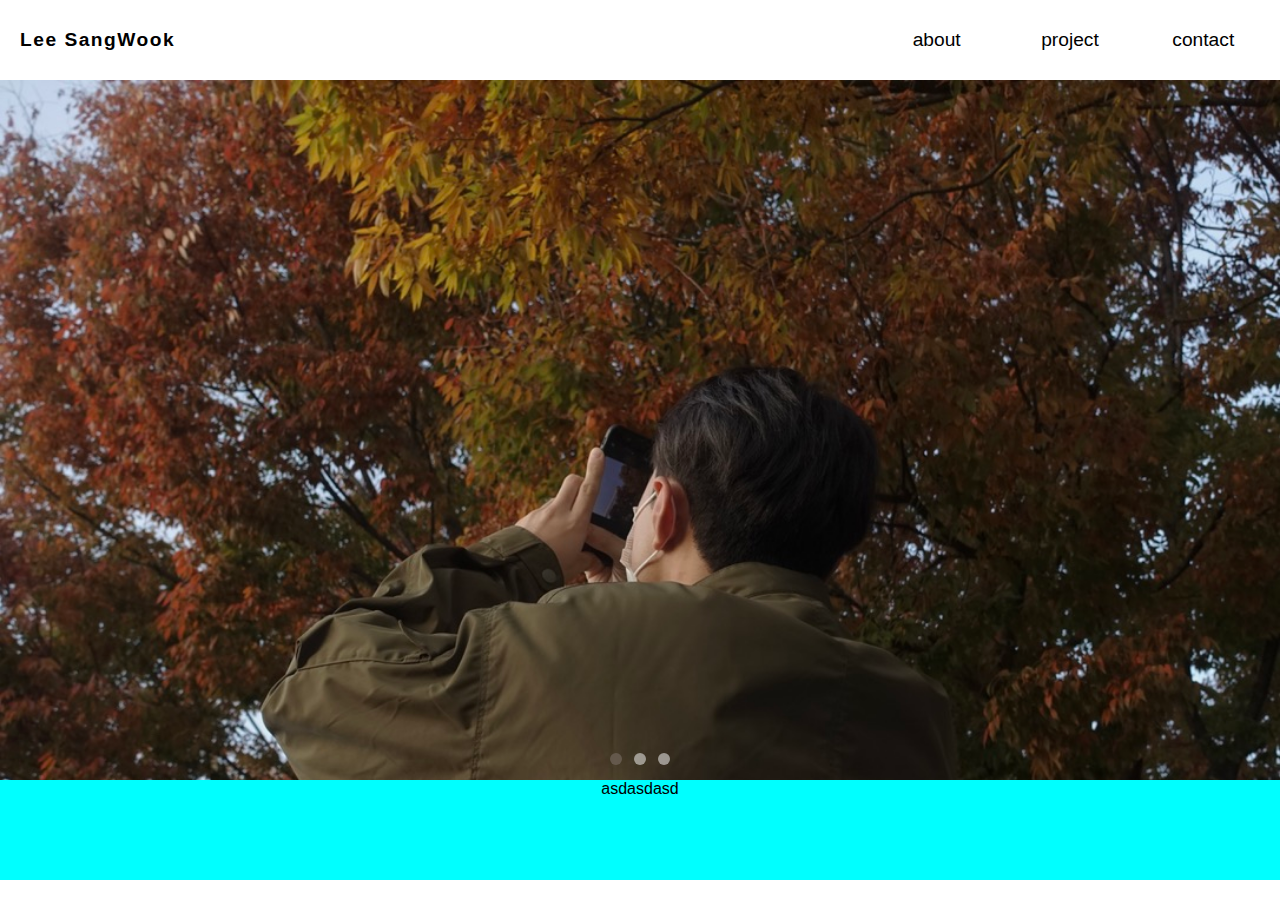
==== index.html @ a0450888 "scss 분할" ====
<!DOCTYPE html>
<html lang="ko">
<head>
    <meta charset="UTF-8">
    <meta http-equiv="X-UA-Compatible" content="IE=edge">
    <meta name="viewport" content="width=device-width, initial-scale=1.0">
    <title>Lee Sangwook</title>

    <link rel="stylesheet" href="./assets/css/style.css">
    <!-- 메인스타일시트 -->
    <link href="assets/css/jquery.visual_bxslider.css" rel="stylesheet" />
    <!--비주얼 슬라이더 스타일시트-->
    <link rel="shortcut icon" href="assets/img/visual01.jpeg">
    <!--파비콘-->

    <script src="js/jquery-3.6.0.min.js"></script>
    <!-- 라이브러리 -->
    <script src="js/main.js"></script>
    <!--메인 제이쿼리-->
    <script src="js/jquery.visual_bxslider.js"></script>
    <!-- 메인비주얼 슬라이드 -->
    <script type="text/javascript">
        $(document).ready( function() {
            $("#headers").load("docs/header.html");  // 원하는 파일 경로를 삽입하면 된다
            $("#footers").load("common/footer.html");  // 추가 인클루드를 원할 경우 이런식으로 추가하면 된다
        });
    </script>
    <!-- 인클루드생성 -->

</head>
<body> 

    <div id="headers" class="header"></div>

    <section class="wrap">
        <section class="visual_box">
            <ul class="visual">
                <li>
                    <a href="#">
                        <img src="assets/img/visual01.jpeg" />
                    </a>
                </li>
                <li>
                    <a href="#">
                        <img src="assets/img/visual02.jpeg" />
                    </a>
                </li>
                <li>
                    <a href="#">
                        <img src="assets/img/visual03.jpeg" />
                    </a>
                </li>
            </ul>
        </section><!-- visual_box -->
        <div class="asdasd">
            asdasdasd
        </div>
    </section><!--wrap-->
</body>
</html>
---- assets/css/style.css ----
@charset "UTF-8";
body {
  min-width: 320px;
  line-height: normal;
  font-size: 14px;
  scroll-behavior: smooth;
  -webkit-font-smoothing: antialiased;
  -moz-osx-font-smoothing: grayscale;
  font-family: 'Noto Sans KR', sans-serif;
}

body,
input,
textarea,
select,
table,
button,
code {
  font-size: 16px;
}

*,
*::before,
*::after {
  box-sizing: border-box;
  margin: 0;
  padding: 0;
  -webkit-tap-highlight-color: rgba(0, 0, 0, 0);
}

.hidden,
[hidden] {
  display: none !important;
}

ul,
ol,
li {
  list-style: none;
}

a {
  color: black;
  cursor: pointer;
  text-decoration: none;
  display: block;
}

a:hover, a:focus {
  text-decoration: none;
}

img {
  display: block;
}

button {
  border: 0;
  background-color: transparent;
  cursor: pointer;
}

button:disabled {
  cursor: not-allowed;
}

select,
input,
textarea,
button {
  -webkit-appearance: none;
}

input[type="number"] {
  -moz-appearance: textfield;
}

input:disabled {
  background-color: rgba(255, 255, 255, 0);
  cursor: not-allowed;
}

select {
  border: 0;
  background-color: transparent;
  cursor: pointer;
}

select::-ms-expand {
  display: none;
}

input,
textarea {
  font-size: inherit;
  border: 0;
}

input::placeholder,
textarea::placeholder {
  /* Chrome, Safari, Firefox */
  color: #c9c9c9;
  opacity: 1;
}

input[readonly]::placeholder, input:disabled::placeholder,
textarea[readonly]::placeholder,
textarea:disabled::placeholder {
  /* Chrome, Safari, Firefox */
  color: rgba(0, 0, 0, 0.2);
  opacity: 1;
}

input[readonly]:-ms-input-placeholder, input:disabled:-ms-input-placeholder,
textarea[readonly]:-ms-input-placeholder,
textarea:disabled:-ms-input-placeholder {
  /* IE, Edge */
  color: rgba(0, 0, 0, 0.2);
  opacity: 1;
}

input::-ms-clear, input::-ms-reveal,
textarea::-ms-clear,
textarea::-ms-reveal {
  /* IE, Edge */
  display: none;
}

input::-webkit-inner-spin-button, input::-webkit-outer-spin-button,
textarea::-webkit-inner-spin-button,
textarea::-webkit-outer-spin-button {
  -webkit-appearance: none;
}

#ham_btn {
  display: none;
}

/* header */
header {
  width: 100%;
  height: 80px;
  box-sizing: border-box;
  /* background-color: #eee; */
  overflow: hidden;
  box-sizing: border-box;
  padding: 10px;
}

header .logo {
  width: 200px;
  height: 60px;
  float: left;
  /* background-color: #ddd; */
  box-sizing: border-box;
  padding: 0 0 0 10px;
}

header .logo a {
  /* text-align: center; */
  line-height: 60px;
  font-size: 1.2rem;
  font-weight: 600;
  letter-spacing: 1.5px;
}

header .ham_btn {
  display: none;
}

header .nav_web {
  float: right;
  width: 400px;
  height: 60px;
}

header .nav_web div {
  float: left;
  width: 33.33%;
  height: auto;
}

header .nav_web div a {
  display: block;
  width: 100%;
  height: 60px;
  text-align: center;
  line-height: 60px;
  font-size: 1.2rem;
  font-weight: 300;
  transition: all 0.3s;
}

header .nav_web div:hover a {
  color: #aaa;
}

header .nav_mobile {
  display: none;
}

/* media quary */
/* 화면넓이 1900px이상 와이드 */
@media (min-width: 1900px) {
  .wrap {
    width: 1900px;
    margin: 0 auto;
  }
}

/* 화면넓이 ~1024px */
@media (max-width: 1024px) {
  #ham_btn:checked ~ header .nav_mobile {
    height: 100vh;
    opacity: 1;
    padding: 20px;
  }
  .nav_web {
    display: none;
  }
  header {
    width: 100%;
    height: 50px;
    position: fixed;
    top: 0;
    left: 0;
    padding: 0px;
    background-color: #fff;
    box-shadow: 0 0 10px #ddd;
    z-index: 999;
    /*여기부터 햄버거 버튼 세부디자인*/
    /*여기까지 햄버거 버튼세부디자인*/
  }
  header .logo {
    margin: 5px 0 0 5px;
    height: 40px;
    box-sizing: border-box;
  }
  header .logo a {
    height: 40px;
    line-height: 2.3;
  }
  header .nav_mobile {
    width: 100%;
    height: 0;
    overflow: hidden;
    display: block;
    background-color: #000000e7;
    position: fixed;
    top: 50px;
    transition: all 0.5s;
    box-sizing: border-box;
    opacity: 0;
    text-align: center;
  }
  header .nav_mobile .menu a {
    font-size: 1rem;
    font-weight: 300;
    color: white;
    margin: 20px 0;
  }
  header .ham_btn {
    display: block;
    width: 50px;
    height: 50px;
    position: relative;
    float: right;
    box-sizing: border-box;
    padding: 15px 0 0 15px;
    /* background-color: #72a6d4; */
  }
  header .ham_btn .menu_trigger {
    display: inline-block;
    transition: all .4s;
    box-sizing: border-box;
    position: relative;
    width: 20px;
    height: 20px;
    /* background-color: #0071f1; */
  }
  header .ham_btn .menu_trigger span {
    display: inline-block;
    transition: all .4s;
    box-sizing: border-box;
    position: absolute;
    left: 0;
    width: 100%;
    height: 3px;
    background-color: #ccc;
    border-radius: 4px;
  }
  header .ham_btn .menu_trigger span:nth-child(1) {
    top: 0;
  }
  header .ham_btn .menu_trigger span:nth-child(2) {
    top: 8px;
  }
  header .ham_btn .menu_trigger span:nth-child(3) {
    bottom: 0;
  }
  header .ham_btn .menu_trigger.active span:nth-of-type(1) {
    transform: translateY(9px) rotate(-45deg);
  }
  header .ham_btn .menu_trigger.active span:nth-of-type(2) {
    opacity: 0;
  }
  header .ham_btn .menu_trigger.active span:nth-of-type(3) {
    transform: translateY(-8px) rotate(45deg);
  }
}

.header {
  width: 100%;
  height: auto;
}

.wrap {
  width: 100%;
  height: auto;
  text-align: center;
}

.wrap .visual_box {
  width: 100%;
  height: 700px;
  position: relative;
  z-index: 1;
  overflow: hidden;
  margin: 0;
}

.wrap .visual_box .visual li {
  width: 100%;
  height: auto;
  position: relative;
}

.wrap .visual_box .visual li:nth-child(1) {
  background-color: aquamarine;
}

.wrap .visual_box .visual li:nth-child(2) {
  background-color: #c9870c;
}

.wrap .visual_box .visual li:nth-child(3) {
  background-color: #61bb2d;
}

.wrap .asdasd {
  width: 100%;
  height: 100px;
  background-color: aqua;
}

/* media quary */
/* 화면넓이 ~1280px */
@media (max-width: 1024px) {
  .visual_box {
    margin-top: 50px;
  }
}
/*# sourceMappingURL=style.css.map */
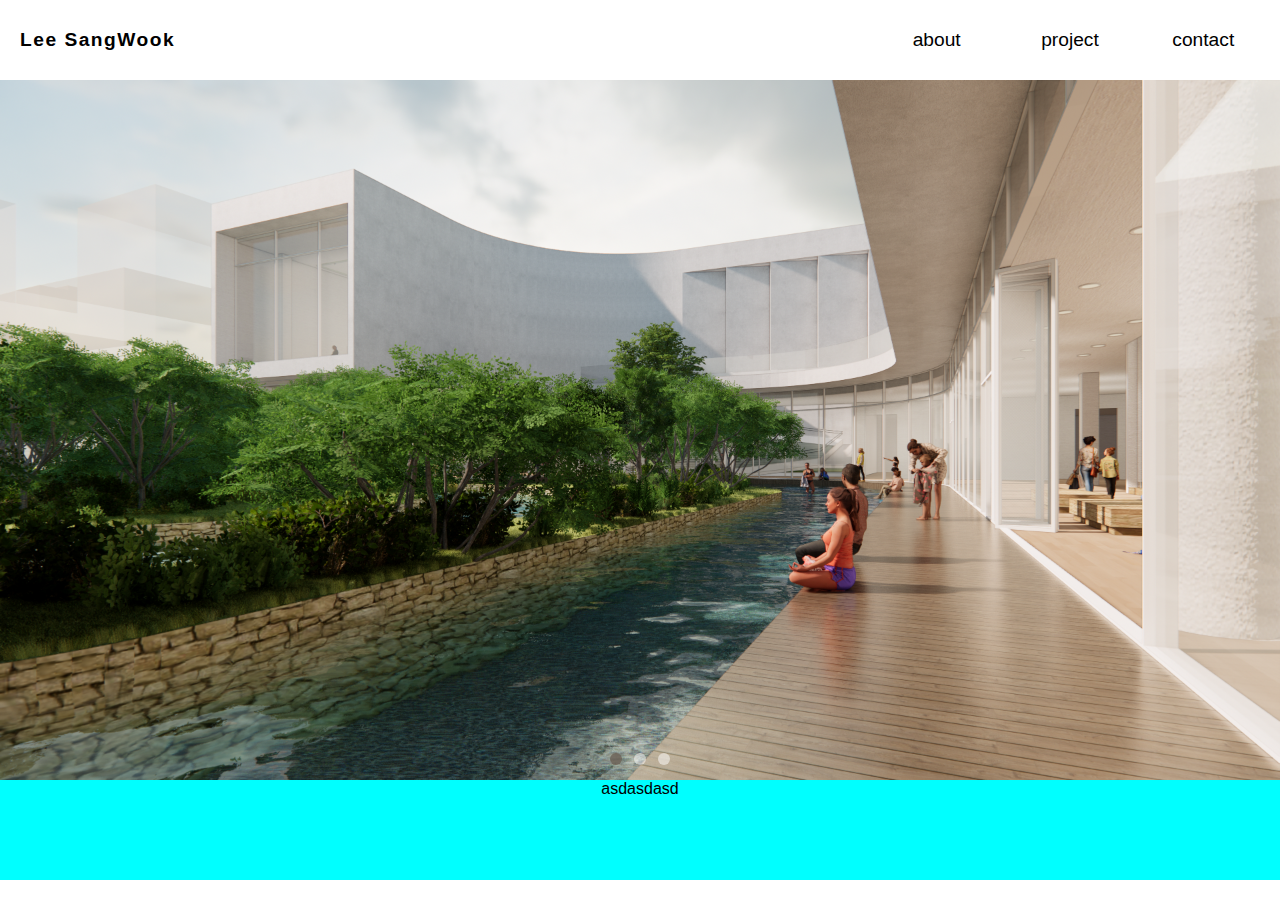
==== commit 8d16f721: "이미지 변경 & css 구조 변경" ====
--- a/index.html
+++ b/index.html
@@ -37,7 +37,7 @@
             <ul class="visual">
                 <li>
                     <a href="#">
-                        <img src="assets/img/visual01.jpeg" />
+                        <img src="assets/img/visual01.png" />
                     </a>
                 </li>
                 <li>
@@ -47,7 +47,7 @@
                 </li>
                 <li>
                     <a href="#">
-                        <img src="assets/img/visual03.jpeg" />
+                        <img src="assets/img/visual03.png" />
                     </a>
                 </li>
             </ul>
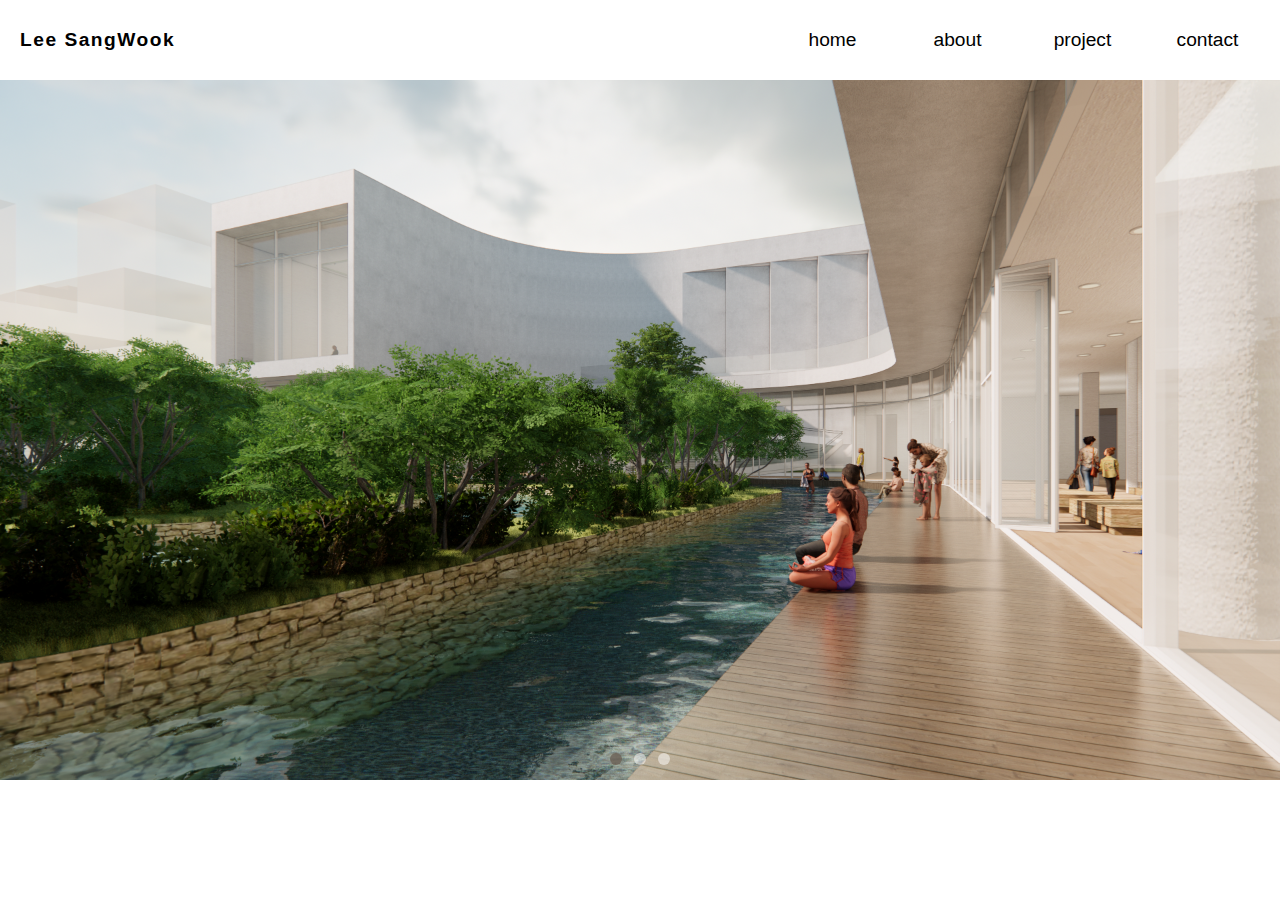
==== commit 945c6e2d: "start 01" ====
--- a/index.html
+++ b/index.html
@@ -52,9 +52,9 @@
                 </li>
             </ul>
         </section><!-- visual_box -->
-        <div class="asdasd">
+        <!-- <div class="asdasd">
             asdasdasd
-        </div>
+        </div> -->
     </section><!--wrap-->
 </body>
 </html>--- a/assets/css/style.css
+++ b/assets/css/style.css
@@ -170,13 +170,13 @@
 
 header .nav_web {
   float: right;
-  width: 400px;
+  width: 500px;
   height: 60px;
 }
 
 header .nav_web div {
   float: left;
-  width: 33.33%;
+  width: 25%;
   height: auto;
 }
 
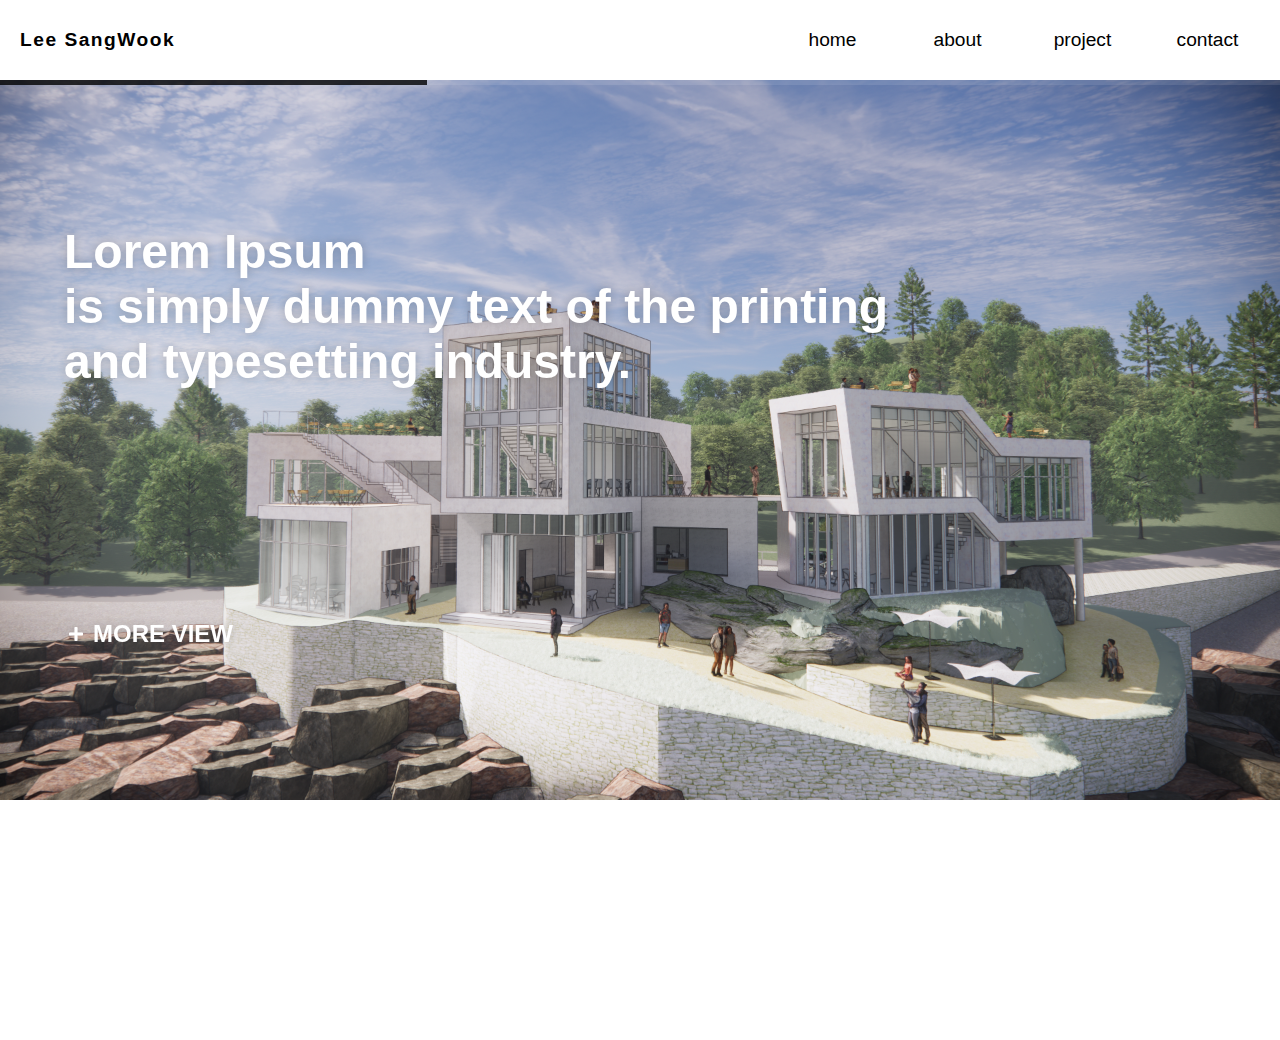
==== commit 4517ed5e: "main clear 01" ====
--- a/index.html
+++ b/index.html
@@ -10,15 +10,17 @@
     <!-- 메인스타일시트 -->
     <link href="assets/css/jquery.visual_bxslider.css" rel="stylesheet" />
     <!--비주얼 슬라이더 스타일시트-->
-    <link rel="shortcut icon" href="assets/img/visual01.jpeg">
+    <link rel="stylesheet" href="https://use.fontawesome.com/releases/v5.15.4/css/all.css">
+    <!-- 폰트어썸 -->
+    <link rel="shortcut icon" href="assets/img/visual01.png">
     <!--파비콘-->
 
     <script src="js/jquery-3.6.0.min.js"></script>
     <!-- 라이브러리 -->
+    <script src="js/jquery.visual_bxslider.js"></script>
+    <!-- 메인비주얼 슬라이드 -->
     <script src="js/main.js"></script>
     <!--메인 제이쿼리-->
-    <script src="js/jquery.visual_bxslider.js"></script>
-    <!-- 메인비주얼 슬라이드 -->
     <script type="text/javascript">
         $(document).ready( function() {
             $("#headers").load("docs/header.html");  // 원하는 파일 경로를 삽입하면 된다
@@ -26,35 +28,55 @@
         });
     </script>
     <!-- 인클루드생성 -->
-
 </head>
 <body> 
 
-    <div id="headers" class="header"></div>
+  <div id="headers" class="header"></div>
 
-    <section class="wrap">
-        <section class="visual_box">
-            <ul class="visual">
-                <li>
-                    <a href="#">
-                        <img src="assets/img/visual01.png" />
-                    </a>
-                </li>
-                <li>
-                    <a href="#">
-                        <img src="assets/img/visual02.jpeg" />
-                    </a>
-                </li>
-                <li>
-                    <a href="#">
-                        <img src="assets/img/visual03.png" />
-                    </a>
-                </li>
-            </ul>
-        </section><!-- visual_box -->
-        <!-- <div class="asdasd">
-            asdasdasd
-        </div> -->
-    </section><!--wrap-->
+  <section class="wrap">
+    <section class="visual_box">
+      <ul class="visual">
+        <li class="visual01 visual-item">
+          <img src="assets/img/visual01.png" class="item-img web"/>
+          <img src="https://via.placeholder.com/768/8fa899/ffffff" class="item-img mobile">
+          <div class="visual-title">
+              <p>Lorem Ipsum</p>
+              <p>is simply dummy text of the printing</p>
+              <p>and typesetting industry. </p>
+          </div>
+          <a href="#" class="more-view">
+              <i class="fas fa-plus"></i>
+              <h2>MORE VIEW</h2>
+          </a>
+        </li>
+        <li class="visual02 visual-item">
+          <img src="assets/img/visual02.jpeg" class="item-img"/>
+          <img src="https://via.placeholder.com/768/8fa899/ffffff" class="item-img mobile">
+          <div class="visual-title">
+            <p>Lorem Ipsum</p>
+            <p>is simply dummy text of the printing</p>
+            <p>and typesetting industry. </p>
+          </div>
+          <a href="#" class="more-view">
+            <i class="fas fa-plus"></i>
+            <h2>MORE VIEW</h2>
+          </a>
+        </li>
+        <li class="visual03 visual-item">
+          <img src="assets/img/visual03.png" class="item-img"/>
+          <img src="https://via.placeholder.com/768/8fa899/ffffff" class="item-img mobile">
+          <div class="visual-title">
+            <p>Lorem Ipsum</p>
+            <p>is simply dummy text of the printing</p>
+            <p>and typesetting industry. </p>
+          </div>
+          <a href="#" class="more-view">
+            <i class="fas fa-plus"></i>
+            <h2>MORE VIEW</h2>
+          </a>
+        </li>
+      </ul>
+    </section><!-- visual_box -->
+  </section><!--wrap-->   
 </body>
 </html>--- a/assets/css/style.css
+++ b/assets/css/style.css
@@ -141,10 +141,10 @@
   width: 100%;
   height: 80px;
   box-sizing: border-box;
-  /* background-color: #eee; */
   overflow: hidden;
   box-sizing: border-box;
   padding: 10px;
+  /* background-color: #eee; */
 }
 
 header .logo {
@@ -309,55 +309,103 @@
   }
 }
 
-.header {
-  width: 100%;
-  height: auto;
-}
-
 .wrap {
   width: 100%;
   height: auto;
+  overflow: hidden;
   text-align: center;
 }
 
 .wrap .visual_box {
   width: 100%;
-  height: 700px;
+  height: auto;
   position: relative;
   z-index: 1;
   overflow: hidden;
   margin: 0;
 }
 
-.wrap .visual_box .visual li {
+@media (max-width: 1024px) {
+  .wrap .visual_box {
+    margin-top: 50px;
+  }
+}
+
+.wrap .visual_box .visual .visual-item {
   width: 100%;
   height: auto;
-  position: relative;
-}
-
-.wrap .visual_box .visual li:nth-child(1) {
-  background-color: aquamarine;
-}
-
-.wrap .visual_box .visual li:nth-child(2) {
-  background-color: #c9870c;
-}
-
-.wrap .visual_box .visual li:nth-child(3) {
-  background-color: #61bb2d;
-}
-
-.wrap .asdasd {
-  width: 100%;
-  height: 100px;
-  background-color: aqua;
-}
-
-/* media quary */
-/* 화면넓이 ~1280px */
-@media (max-width: 1024px) {
-  .visual_box {
-    margin-top: 50px;
+}
+
+@media (min-width: 768px) {
+  .wrap .visual_box .visual .visual-item .item-img.mobile {
+    display: none;
+  }
+}
+
+@media (max-width: 768px) {
+  .wrap .visual_box .visual .visual-item .item-img.web {
+    display: none;
+  }
+}
+
+.wrap .visual_box .visual .visual-item .visual-title {
+  position: absolute;
+  top: 20%;
+  left: 5%;
+  font-size: 5rem;
+  font-weight: 800;
+  text-align: left;
+  color: #fff;
+  text-shadow: rgba(0, 0, 0, 0.2) 0 0 10px;
+}
+
+@media (max-width: 1280px) {
+  .wrap .visual_box .visual .visual-item .visual-title {
+    font-size: 3rem;
+  }
+}
+
+@media (max-width: 768px) {
+  .wrap .visual_box .visual .visual-item .visual-title {
+    font-size: 2rem;
+  }
+}
+
+.wrap .visual_box .visual .visual-item .more-view {
+  display: flex;
+  align-items: center;
+  position: absolute;
+  top: 54%;
+  left: 5%;
+  padding: 0 0 0 5px;
+  transition: all 0.3s;
+  color: #fff;
+  font-weight: 400;
+  text-shadow: rgba(0, 0, 0, 0.2) 0 0 10px;
+}
+
+.wrap .visual_box .visual .visual-item .more-view i {
+  margin-right: 10px;
+}
+
+.wrap .visual_box .visual .visual-item .more-view h2 {
+  margin-right: 10px;
+}
+
+.wrap .visual_box .visual .visual-item .more-view:hover {
+  margin-top: -10px;
+}
+
+@media (max-width: 1600px) {
+  .wrap .visual_box .visual .visual-item .more-view {
+    top: 75%;
+  }
+}
+
+@media (max-width: 768px) {
+  .wrap .visual_box .visual .visual-item .more-view {
+    font-size: 0.7rem;
+    top: 80%;
   }
 }
 /*# sourceMappingURL=style.css.map */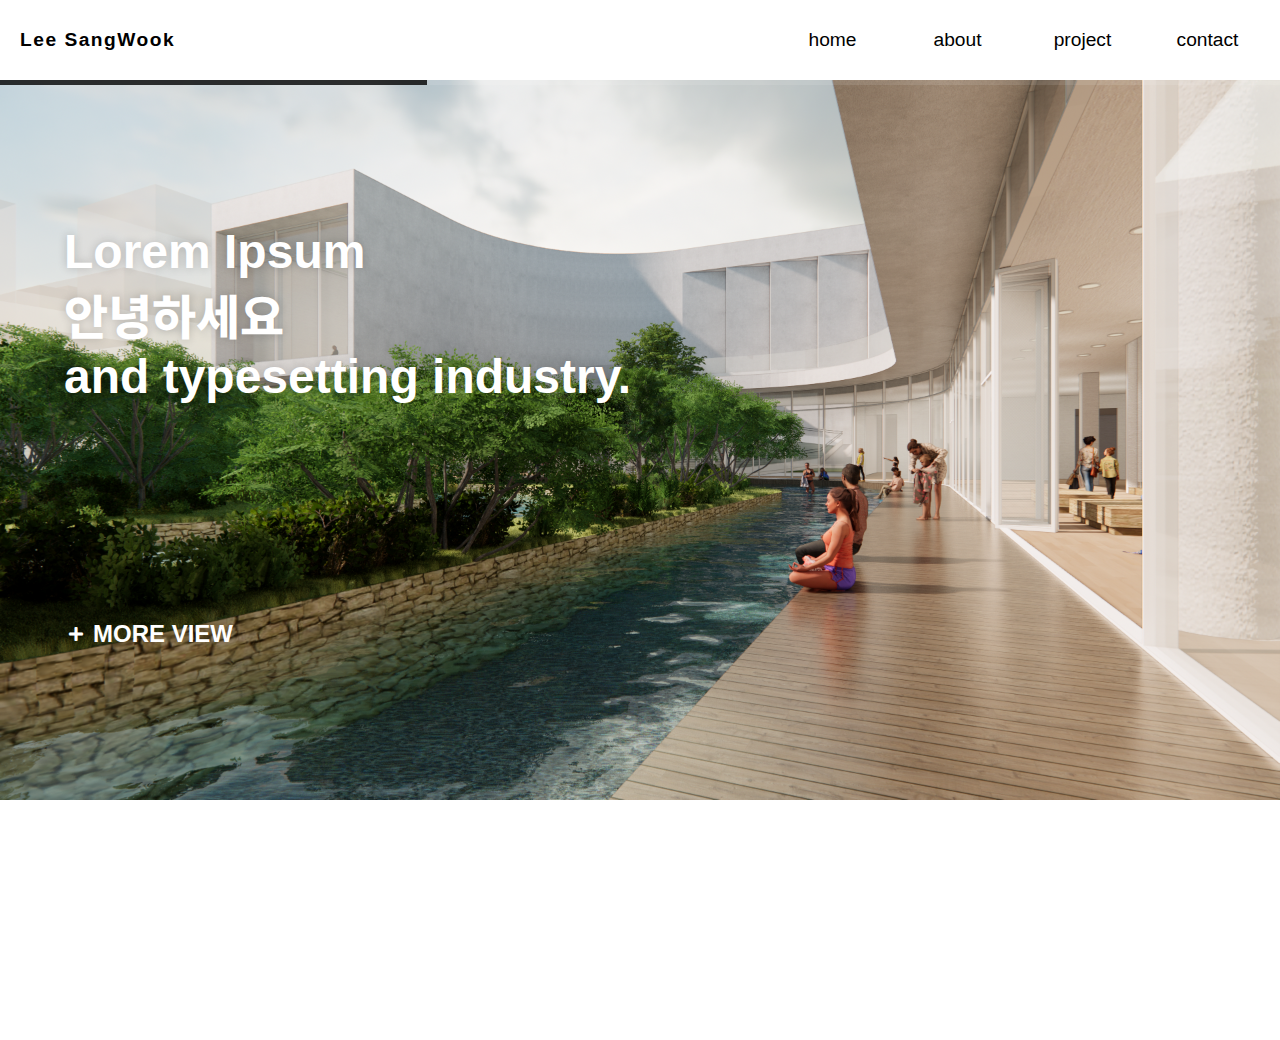
==== commit fd82b745: "각 페이지 생성 01" ====
--- a/index.html
+++ b/index.html
@@ -14,6 +14,9 @@
     <!-- 폰트어썸 -->
     <link rel="shortcut icon" href="assets/img/visual01.png">
     <!--파비콘-->
+    <link href="https://fonts.googleapis.com/css2?family=Noto+Sans+KR:wght@100;300;400;500;700;900&family=Roboto:wght@100;300;400;500;700;900&display=swap" rel="stylesheet">
+    <!--구글폰트-->
+    
 
     <script src="js/jquery-3.6.0.min.js"></script>
     <!-- 라이브러리 -->
@@ -23,7 +26,7 @@
     <!--메인 제이쿼리-->
     <script type="text/javascript">
         $(document).ready( function() {
-            $("#headers").load("docs/header.html");  // 원하는 파일 경로를 삽입하면 된다
+            $("#headers").load("./docs/header.html");  // 원하는 파일 경로를 삽입하면 된다
             $("#footers").load("common/footer.html");  // 추가 인클루드를 원할 경우 이런식으로 추가하면 된다
         });
     </script>
@@ -33,7 +36,7 @@
 
   <div id="headers" class="header"></div>
 
-  <section class="wrap">
+  <section class="wrap main">
     <section class="visual_box">
       <ul class="visual">
         <li class="visual01 visual-item">
@@ -41,7 +44,7 @@
           <img src="https://via.placeholder.com/768/8fa899/ffffff" class="item-img mobile">
           <div class="visual-title">
               <p>Lorem Ipsum</p>
-              <p>is simply dummy text of the printing</p>
+              <p>안녕하세요</p>
               <p>and typesetting industry. </p>
           </div>
           <a href="#" class="more-view">
@@ -50,11 +53,11 @@
           </a>
         </li>
         <li class="visual02 visual-item">
-          <img src="assets/img/visual02.jpeg" class="item-img"/>
+          <img src="assets/img/visual02.jpeg" class="item-img web"/>
           <img src="https://via.placeholder.com/768/8fa899/ffffff" class="item-img mobile">
           <div class="visual-title">
             <p>Lorem Ipsum</p>
-            <p>is simply dummy text of the printing</p>
+            <p>안녕하세요</p>
             <p>and typesetting industry. </p>
           </div>
           <a href="#" class="more-view">
@@ -63,11 +66,11 @@
           </a>
         </li>
         <li class="visual03 visual-item">
-          <img src="assets/img/visual03.png" class="item-img"/>
+          <img src="assets/img/visual03.png" class="item-img web"/>
           <img src="https://via.placeholder.com/768/8fa899/ffffff" class="item-img mobile">
           <div class="visual-title">
             <p>Lorem Ipsum</p>
-            <p>is simply dummy text of the printing</p>
+            <p>안녕하세요</p>
             <p>and typesetting industry. </p>
           </div>
           <a href="#" class="more-view">
--- a/assets/css/style.css
+++ b/assets/css/style.css
@@ -6,7 +6,12 @@
   scroll-behavior: smooth;
   -webkit-font-smoothing: antialiased;
   -moz-osx-font-smoothing: grayscale;
-  font-family: 'Noto Sans KR', sans-serif;
+  font-family: "Apple SD Gothic Neo", sans-serif, "Noto Sans KR", sans-serif, "Roboto", sans-serif;
+}
+
+@font-face {
+  font-family: "Apple SD Gothic Neo", sans-serif;
+  src: url("../../fonts/AppleSDGothicNeoB.ttf") format("truetype");
 }
 
 body,
@@ -130,6 +135,13 @@
 textarea::-webkit-inner-spin-button,
 textarea::-webkit-outer-spin-button {
   -webkit-appearance: none;
+}
+
+.wrap {
+  width: 100%;
+  height: auto;
+  overflow: hidden;
+  text-align: center;
 }
 
 #ham_btn {
@@ -309,14 +321,14 @@
   }
 }
 
-.wrap {
+.main {
   width: 100%;
   height: auto;
   overflow: hidden;
   text-align: center;
 }
 
-.wrap .visual_box {
+.main .visual_box {
   width: 100%;
   height: auto;
   position: relative;
@@ -325,30 +337,30 @@
   margin: 0;
 }
 
-@media (max-width: 1024px) {
-  .wrap .visual_box {
+@media all and (max-width: 1024px) {
+  .main .visual_box {
     margin-top: 50px;
   }
 }
 
-.wrap .visual_box .visual .visual-item {
+.main .visual_box .visual .visual-item {
   width: 100%;
   height: auto;
 }
 
-@media (min-width: 768px) {
-  .wrap .visual_box .visual .visual-item .item-img.mobile {
+@media all and (min-width: 768px) {
+  .main .visual_box .visual .visual-item .item-img.mobile {
     display: none;
   }
 }
 
-@media (max-width: 768px) {
-  .wrap .visual_box .visual .visual-item .item-img.web {
+@media all and (max-width: 768px) {
+  .main .visual_box .visual .visual-item .item-img.web {
     display: none;
   }
 }
 
-.wrap .visual_box .visual .visual-item .visual-title {
+.main .visual_box .visual .visual-item .visual-title {
   position: absolute;
   top: 20%;
   left: 5%;
@@ -359,19 +371,19 @@
   text-shadow: rgba(0, 0, 0, 0.2) 0 0 10px;
 }
 
-@media (max-width: 1280px) {
-  .wrap .visual_box .visual .visual-item .visual-title {
+@media all and (max-width: 1280px) {
+  .main .visual_box .visual .visual-item .visual-title {
     font-size: 3rem;
   }
 }
 
-@media (max-width: 768px) {
-  .wrap .visual_box .visual .visual-item .visual-title {
+@media all and (max-width: 768px) {
+  .main .visual_box .visual .visual-item .visual-title {
     font-size: 2rem;
   }
 }
 
-.wrap .visual_box .visual .visual-item .more-view {
+.main .visual_box .visual .visual-item .more-view {
   display: flex;
   align-items: center;
   position: absolute;
@@ -384,28 +396,141 @@
   text-shadow: rgba(0, 0, 0, 0.2) 0 0 10px;
 }
 
-.wrap .visual_box .visual .visual-item .more-view i {
+.main .visual_box .visual .visual-item .more-view i {
   margin-right: 10px;
 }
 
-.wrap .visual_box .visual .visual-item .more-view h2 {
+.main .visual_box .visual .visual-item .more-view h2 {
   margin-right: 10px;
 }
 
-.wrap .visual_box .visual .visual-item .more-view:hover {
+.main .visual_box .visual .visual-item .more-view:hover {
   margin-top: -10px;
 }
 
-@media (max-width: 1600px) {
-  .wrap .visual_box .visual .visual-item .more-view {
+@media all and (max-width: 1600px) {
+  .main .visual_box .visual .visual-item .more-view {
     top: 75%;
   }
 }
 
-@media (max-width: 768px) {
-  .wrap .visual_box .visual .visual-item .more-view {
+@media all and (max-width: 768px) {
+  .main .visual_box .visual .visual-item .more-view {
     font-size: 0.7rem;
     top: 80%;
   }
 }
+
+.contact {
+  position: fixed;
+  top: 50%;
+  left: 50%;
+  transform: translate(-50%, -50%);
+}
+
+.contact .title {
+  font-size: 90px;
+  font-weight: lighter;
+  font-family: "Roboto", sans-serif;
+  margin-bottom: 40px;
+}
+
+@media all and (max-width: 768px) {
+  .contact .title {
+    font-size: 60px;
+  }
+}
+
+.contact .privacy {
+  display: flex;
+  align-items: center;
+  justify-content: space-evenly;
+  padding-top: 50px;
+}
+
+@media all and (max-width: 768px) {
+  .contact .privacy {
+    flex-direction: column;
+    gap: 50px;
+  }
+}
+
+.contact .privacy li {
+  transition: all 0.5s;
+  position: relative;
+  width: 210px;
+  height: 90px;
+  cursor: pointer;
+}
+
+.contact .privacy li::before {
+  content: "";
+  width: 80px;
+  height: 80px;
+  border-radius: 40px;
+  background-color: #eee;
+  position: absolute;
+  top: -25px;
+  left: 0;
+  z-index: 0;
+  transition: all 0.5s;
+}
+
+@media all and (max-width: 768px) {
+  .contact .privacy li::before {
+    left: 50%;
+    transform: translateX(-50%);
+  }
+}
+
+.contact .privacy li::after {
+  content: "";
+  width: 20px;
+  height: 20px;
+  border-radius: 10px;
+  background-color: #eee;
+  position: absolute;
+  bottom: 0px;
+  left: 60px;
+  transition: all 0.5s;
+}
+
+@media all and (max-width: 768px) {
+  .contact .privacy li::after {
+    left: 60%;
+  }
+}
+
+.contact .privacy li:hover::before {
+  width: 270px;
+}
+
+.contact .privacy li:hover::after {
+  left: 250px;
+}
+
+.contact .privacy li.phone-number:hover::before {
+  width: 240px;
+}
+
+.contact .privacy li.phone-number:hover::after {
+  left: 180px;
+}
+
+.contact .privacy li p {
+  cursor: pointer;
+  transition: all 0.5s;
+  font-size: 20px;
+  font-weight: normal;
+  position: relative;
+  z-index: 1;
+  top: 2px;
+  margin-left: 30px;
+}
+
+@media all and (max-width: 768px) {
+  .contact .privacy li p {
+    margin-left: 10px;
+  }
+}
 /*# sourceMappingURL=style.css.map */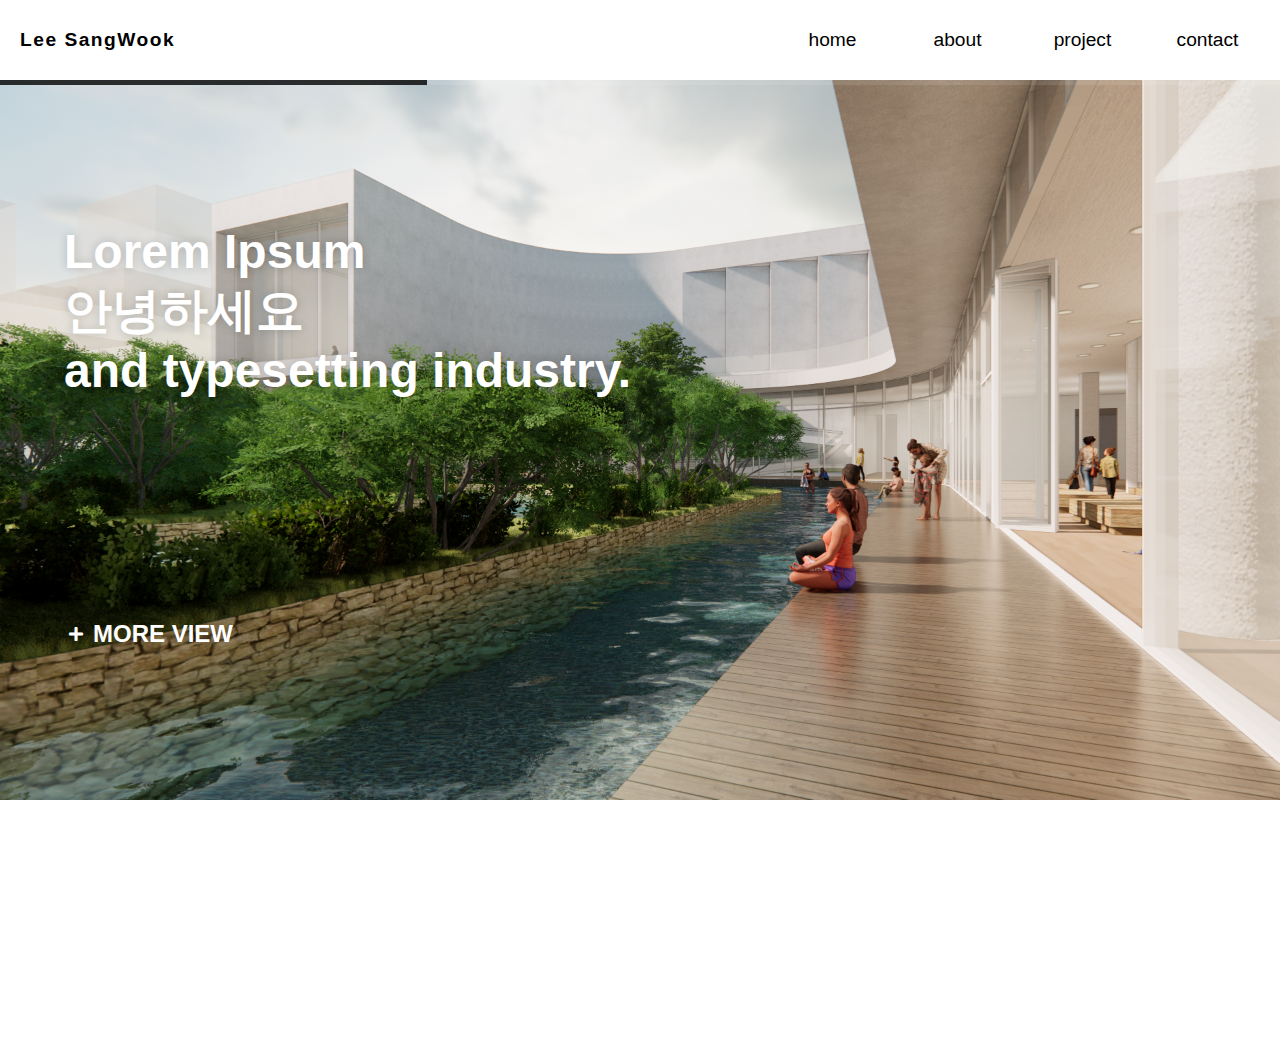
==== commit 46d3016b: "밀린 것 정리" ====
--- a/index.html
+++ b/index.html
@@ -14,8 +14,6 @@
     <!-- 폰트어썸 -->
     <link rel="shortcut icon" href="assets/img/visual01.png">
     <!--파비콘-->
-    <link href="https://fonts.googleapis.com/css2?family=Noto+Sans+KR:wght@100;300;400;500;700;900&family=Roboto:wght@100;300;400;500;700;900&display=swap" rel="stylesheet">
-    <!--구글폰트-->
     
 
     <script src="js/jquery-3.6.0.min.js"></script>
@@ -41,7 +39,7 @@
       <ul class="visual">
         <li class="visual01 visual-item">
           <img src="assets/img/visual01.png" class="item-img web"/>
-          <img src="https://via.placeholder.com/768/8fa899/ffffff" class="item-img mobile">
+          <img src="assets/img/visual01-2.png" class="item-img mobile">
           <div class="visual-title">
               <p>Lorem Ipsum</p>
               <p>안녕하세요</p>
@@ -54,7 +52,7 @@
         </li>
         <li class="visual02 visual-item">
           <img src="assets/img/visual02.jpeg" class="item-img web"/>
-          <img src="https://via.placeholder.com/768/8fa899/ffffff" class="item-img mobile">
+          <img src="assets/img/visual02-2.png" class="item-img mobile">
           <div class="visual-title">
             <p>Lorem Ipsum</p>
             <p>안녕하세요</p>
@@ -67,7 +65,7 @@
         </li>
         <li class="visual03 visual-item">
           <img src="assets/img/visual03.png" class="item-img web"/>
-          <img src="https://via.placeholder.com/768/8fa899/ffffff" class="item-img mobile">
+          <img src="assets/img/visual03-2.png" class="item-img mobile">
           <div class="visual-title">
             <p>Lorem Ipsum</p>
             <p>안녕하세요</p>
--- a/assets/css/style.css
+++ b/assets/css/style.css
@@ -348,7 +348,7 @@
   height: auto;
 }
 
-@media all and (min-width: 768px) {
+@media all and (min-width: 769px) {
   .main .visual_box .visual .visual-item .item-img.mobile {
     display: none;
   }
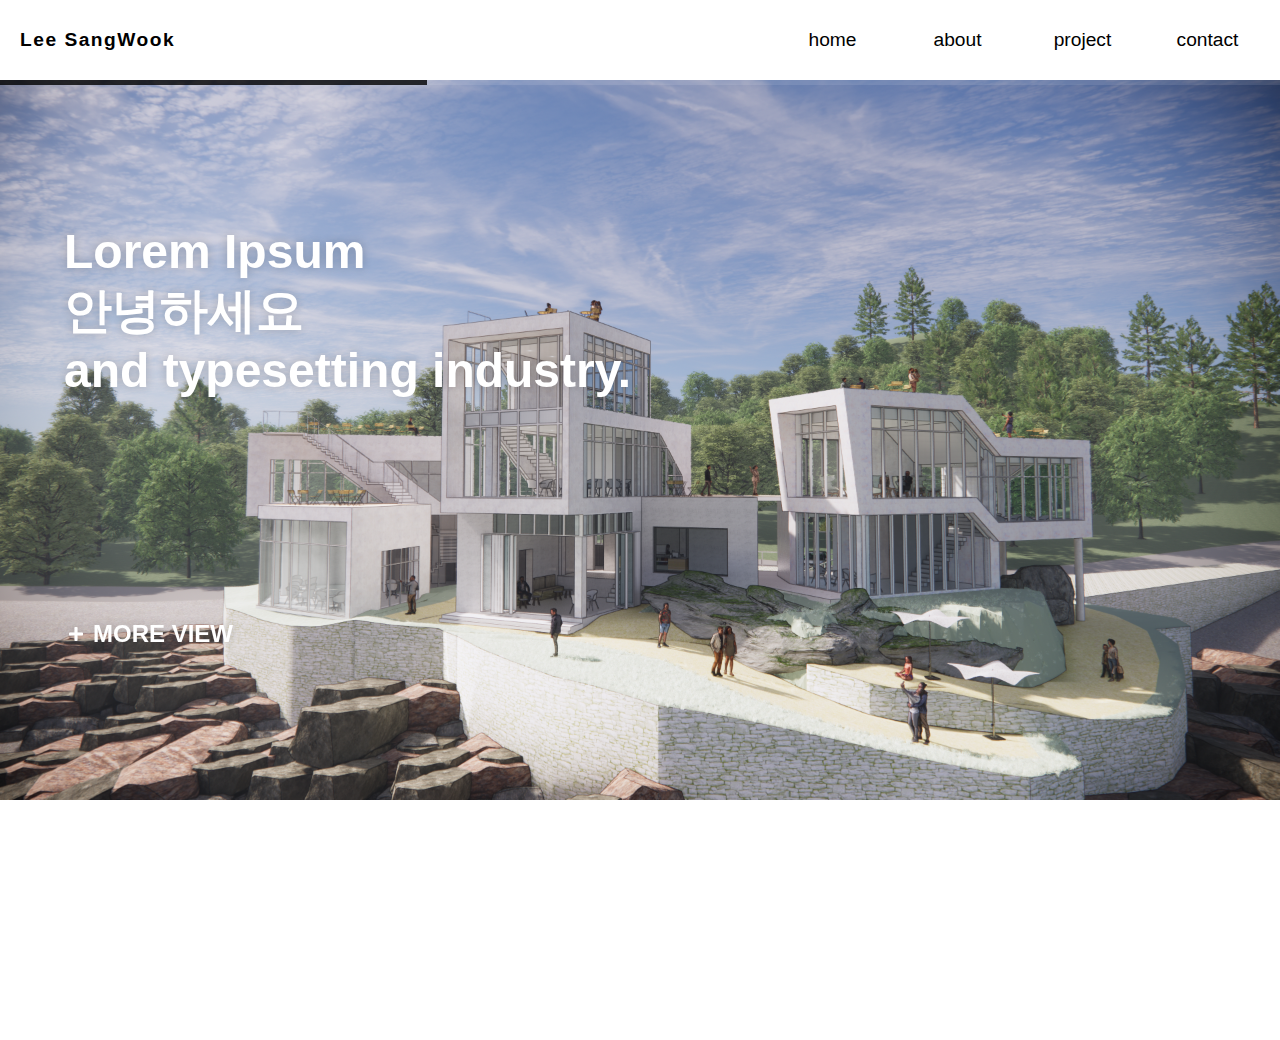
==== commit 4a0690e5: "html 구조 변경 중 01" ====
--- a/index.html
+++ b/index.html
@@ -24,7 +24,7 @@
     <!--메인 제이쿼리-->
     <script type="text/javascript">
         $(document).ready( function() {
-            $("#headers").load("./docs/header.html");  // 원하는 파일 경로를 삽입하면 된다
+            $("#headers").load("./include/header.html");  // 원하는 파일 경로를 삽입하면 된다
             $("#footers").load("common/footer.html");  // 추가 인클루드를 원할 경우 이런식으로 추가하면 된다
         });
     </script>
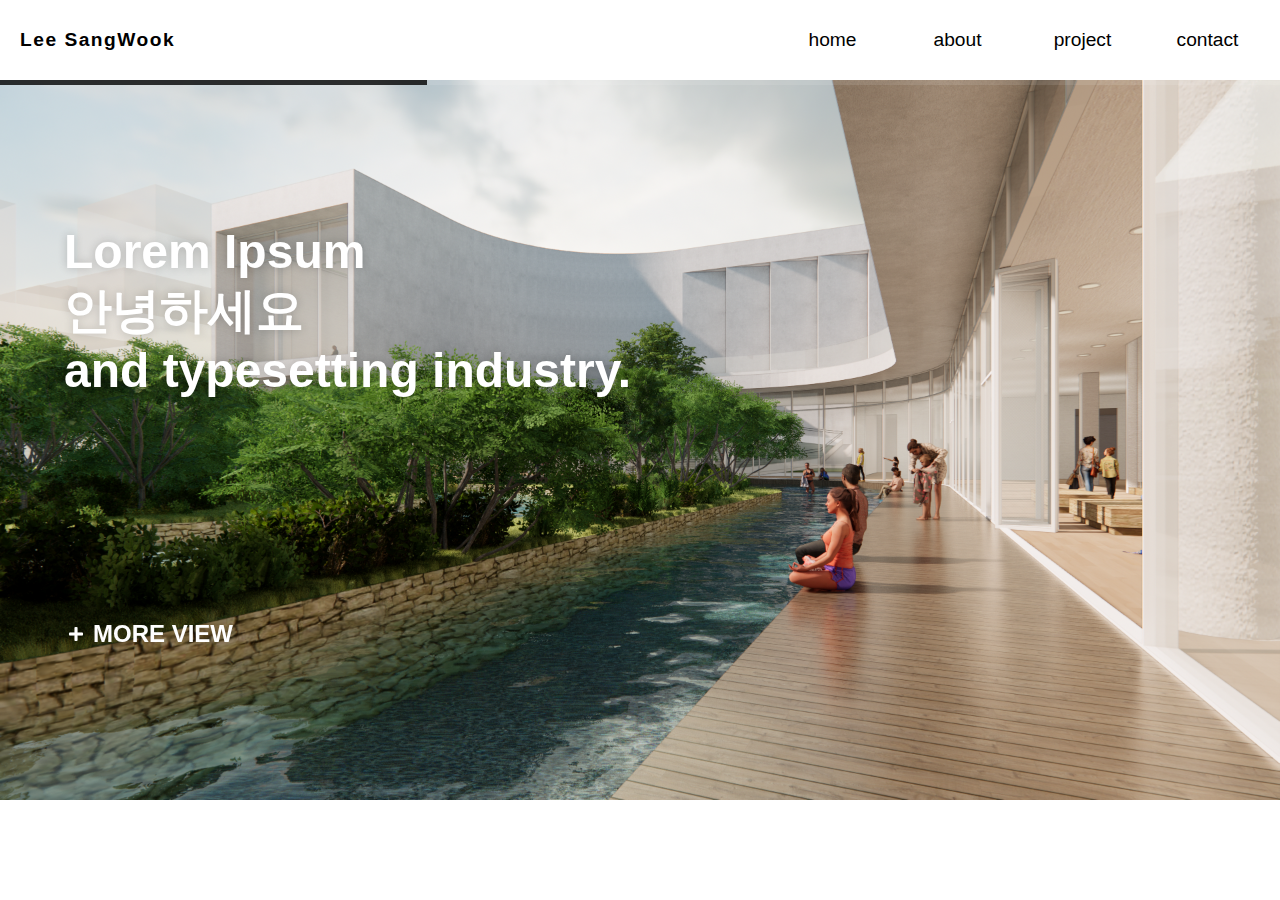
==== commit 44851952: "html 구조 변경 05" ====
--- a/index.html
+++ b/index.html
@@ -45,7 +45,7 @@
               <p>안녕하세요</p>
               <p>and typesetting industry. </p>
           </div>
-          <a href="#" class="more-view">
+          <a href="./docs/contact.html" class="more-view">
               <i class="fas fa-plus"></i>
               <h2>MORE VIEW</h2>
           </a>
